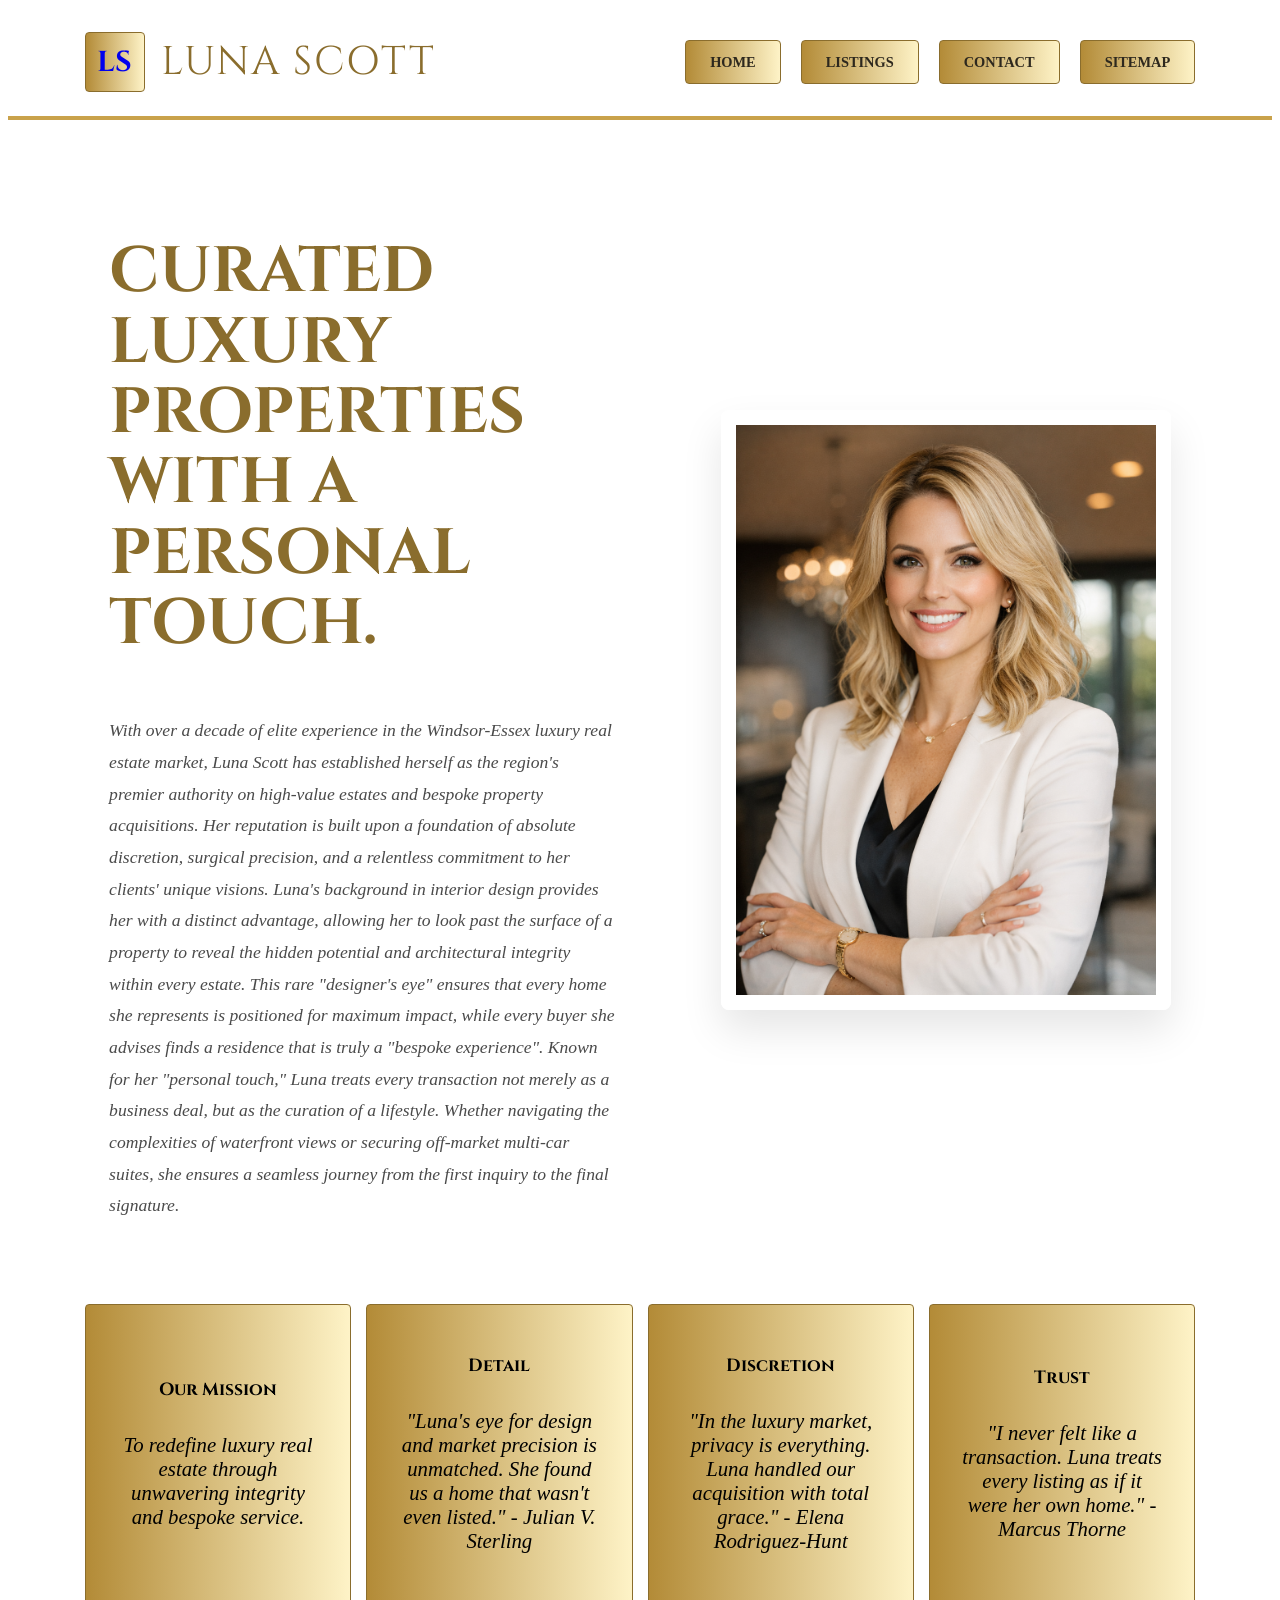
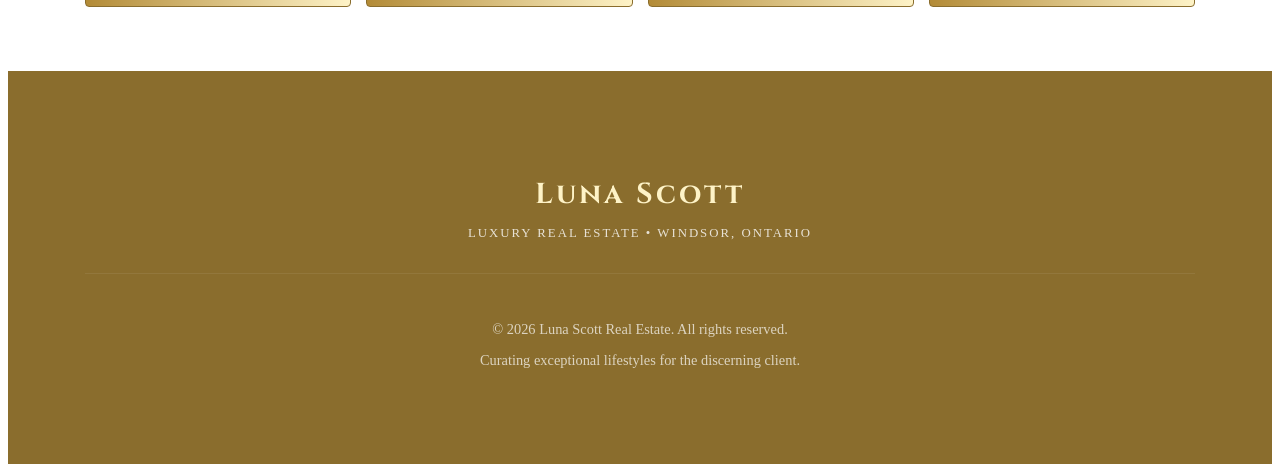
==== index.html @ 371bcc06 "Replace project files" ====
<!DOCTYPE html>
<html lang="en">

<head>
    <meta charset="UTF-8">
    <title>Luna Scott Real Estate - Home</title>
    <link rel="stylesheet" href="styles.css">
    <link rel="icon" type="image/png" href="favicon.png">
</head>

<body>
    <header class="site-header">
        <a href="index.html" class="logo-area">
            <div class="logo-mark">LS</div>
            <div class="logo-name">Luna Scott</div>
        </a>
        <nav class="main-nav">
            <a href="index.html" class="nav-btn">Home</a>
            <a href="listings.html" class="nav-btn">Listings</a>
            <a href="contact.html" class="nav-btn">Contact</a>
            <a href="sitemap.html" class="nav-btn">Sitemap</a>
        </nav>
    </header>
    <main>
        <section class="hero">
            <div class="hero-content">
                <h1>CURATED LUXURY PROPERTIES WITH A PERSONAL TOUCH.</h1>

                <p class="bio-text">
                    With over a decade of elite experience in the Windsor-Essex luxury real estate market, Luna Scott
                    has established herself as the region's premier authority on high-value estates and bespoke property
                    acquisitions. Her reputation is built upon a foundation of absolute discretion, surgical precision,
                    and a relentless commitment to her clients' unique visions.

                    Luna's background in interior design provides her with a distinct advantage, allowing her to look
                    past the surface of a property to reveal the hidden potential and architectural integrity within
                    every estate. This rare "designer's eye" ensures that every home she represents is positioned for
                    maximum impact, while every buyer she advises finds a residence that is truly a "bespoke
                    experience".

                    Known for her "personal touch," Luna treats every transaction not merely as a business deal, but as
                    the curation of a lifestyle. Whether navigating the complexities of waterfront views or securing
                    off-market multi-car suites, she ensures a seamless journey from the first inquiry to the final
                    signature.
                </p>
            </div>

            <div class="hero-photo">
                <img src="lunascott.png" alt="Luna Scott">
            </div>
        </section>
        <section class="info-row">
            <div class="action-box">
                <h3>Our Mission</h3>
                <p>To redefine luxury real estate through unwavering integrity and bespoke service.</p>
            </div>
            <div class="action-box">
                <h3>Detail</h3>
                <p>"Luna's eye for design and market precision is unmatched. She found us a home that wasn't even
                    listed." - Julian V. Sterling</p>
            </div>
            <div class="action-box">
                <h3>Discretion</h3>
                <p>"In the luxury market, privacy is everything. Luna handled our acquisition with total grace." - Elena
                    Rodriguez-Hunt</p>
            </div>
            <div class="action-box">
                <h3>Trust</h3>
                <p>"I never felt like a transaction. Luna treats every listing as if it were her own home." - Marcus
                    Thorne</p>
            </div>
        </section>
    </main>
    <footer class="site-footer">
        <div style="margin-bottom: 2rem;">
            <h2 style="font-family: 'Cinzel', serif; font-size: 1.8rem; letter-spacing: 3px; margin-bottom: 0.5rem;">
                Luna Scott</h2>
            <p style="text-transform: uppercase; font-size: 0.8rem; letter-spacing: 2px; opacity: 0.8;">Luxury Real
                Estate • Windsor, Ontario</p>
        </div>

        <div style="border-top: 1px solid rgba(255,255,255,0.1); padding-top: 2rem; font-size: 0.9rem; opacity: 0.7;">
            <p>&copy; 2026 Luna Scott Real Estate. All rights reserved.</p>
            <p style="margin-top: 0.5rem;">Curating exceptional lifestyles for the discerning client.</p>
        </div>
    </footer>
</body>

</html>
---- styles.css ----
@import url('https://fonts.googleapis.com/css2?family=Cinzel:wght@400;700&family=Playfair+Display:ital,wght@0,400;0,700;1,400&family=Inter:wght@400;600&display=swap');

:root {
    --gold-bright: #fef3c7;
    --gold-main: #c9a24b;
    --gold-deep: #8a6d2d;
    --gold-gradient: linear-gradient(90deg, #b38b37 0%, #fef3c7 50%, #b38b37 100%);
    --champagne: #f9f5eb;
    --white: #ffffff;
    --text-dark: #2d281e;
}

* {
    box-sizing: border-box;
}

body {
    min-height: 100vh;
    display: flex;
    flex-direction: column;
    /* Keeps header at top, footer at bottom */
}

/* 2. This pushes the main content into the dead center of the remaining space */
main.center-container {
    flex-grow: 1;
    display: flex;
    flex-direction: column;
    justify-content: center;
    /* Vertical center */
    align-items: center;
    /* Horizontal center */
    padding: 4rem 2rem;
}

/* 3. Ensure the form card doesn't look squished */
.form-card {
    width: 100%;
    max-width: 1100px;
    /* Limits width so it stays elegant */
    margin: 0 auto;
    /* Extra insurance for horizontal centering */
    box-shadow: 0 30px 60px rgba(0, 0, 0, 0.1);
    /* Adds depth to the center piece */
}

/* --- HEADER & Designer LOGO --- */
.site-header {
    background: var(--white);
    display: flex;
    justify-content: space-between;
    align-items: center;
    padding: 1.5rem 6vw;
    border-bottom: 4px solid var(--gold-main);
    position: sticky;
    top: 0;
    z-index: 1000;
}

.logo-area {
    display: flex;
    align-items: center;
    gap: 1rem;
    text-decoration: none;
}

.logo-mark {
    width: 60px;
    height: 60px;
    background: var(--gold-gradient);
    background-size: 200% auto;
    display: flex;
    align-items: center;
    justify-content: center;
    font-family: 'Cinzel', serif;
    font-size: 1.8rem;
    font-weight: 700;
    border: 1px solid var(--gold-deep);
    border-radius: 4px;
}

.logo-name {
    font-family: 'Cinzel', serif;
    font-size: 2.5rem;
    color: var(--gold-deep);
    text-transform: uppercase;
    letter-spacing: 2px;
    transition: 0.5s;
}

.logo-area:hover .logo-name {
    text-shadow: 0 0 15px rgba(201, 162, 75, 0.4);
}

/* --- SHINING BUTTONS --- */
.main-nav {
    display: flex;
    gap: 20px;
}

.nav-btn,
.btn-action,
.sitemap-btn {
    padding: 0.8rem 1.5rem;
    background: var(--gold-gradient);
    background-size: 200% auto;
    border: 1px solid var(--gold-deep);
    color: var(--text-dark);
    text-decoration: none;
    font-weight: 700;
    text-transform: uppercase;
    font-size: 0.9rem;
    transition: 0.5s;
    cursor: pointer;
    border-radius: 4px;
    display: flex;
    justify-content: center;
}

.nav-btn:hover,
.sitemap-btn:hover,
.btn-action:hover {
    background-position: right center;
    transform: translateY(-2px);
}

/* --- HERO & IMAGE FIX --- */
.hero {
    display: grid;
    grid-template-columns: 1.2fr 0.8fr;
    /* Text gets 60%, Image gets 40% */
    align-items: center;
    gap: 3rem;
    padding: 4rem 8%;
}

h1 {
    font-family: 'Cinzel', serif;
    font-size: 4rem;
    color: var(--gold-deep);
    line-height: 1.1;
    margin-bottom: 1.5rem;
}

.hero-photo img {
    width: 450px;
    height: 600px;
    object-fit: cover;
    object-position: top;
    border: 15px solid var(--white);
    box-shadow: 0 20px 40px rgba(0, 0, 0, 0.1);
    border-radius: 8px;
}

.hero-content {
    display: flex;
    flex-direction: column;
    justify-content: center;
    text-align: left;
    /* Heading stays left-aligned */
}

/* --- LONG HORIZONTAL BOXES --- */
.info-row {
    display: flex;
    gap: 15px;
    padding: 0 6vw 4rem;
}

.action-box {
    flex: 1;
    padding: 2rem;
    background: var(--gold-gradient);
    background-size: 200% auto;
    border: 1px solid var(--gold-deep);
    text-align: center;
    display: flex;
    flex-direction: column;
    justify-content: center;
    border-radius: 4px;
}

.action-box h3 {
    font-family: 'Cinzel', serif;
    margin-bottom: 10px;
    font-size: 1.1rem;
}

.action-box p {
    font-style: italic;
    font-size: 1.3rem;
}

/* --- SITEMAP & FORMS --- */
.sitemap-list {
    list-style: none;
    display: grid;
    grid-template-columns: repeat(auto-fit, minmax(250px, 1fr));
    gap: 1rem;
    padding: 2rem 6vw;
}

/* --- LUXURY LARGE FORMS --- */
.form-group {
    margin-bottom: 2rem;
    /* More space between rows */
}

/* THE LABELS (Headings for the boxes) */
.form-group label {
    display: block;
    font-family: 'Cinzel', serif;
    /* Matching the logo font */
    font-size: 1.4rem;
    /* Increased size */
    font-weight: 700;
    color: var(--gold-deep);
    margin-bottom: 15px;
    /* More space between label and box */
    text-transform: uppercase;
    letter-spacing: 2px;
}

/* THE INPUT BOXES (Slimmer & More Elegant) */
.form-group input,
.form-group select,
.form-group textarea {
    font-size: 1.1rem !important;
    /* Slightly smaller text inside */
    padding: 1rem 1.2rem !important;
    /* Reduced padding for a sleeker look */
    border: 1px solid var(--gold-deep);
    background: #fff;
    color: var(--text-dark);
    width: 100%;
    transition: border 0.3s ease;
}

.form-group input:focus,
.form-group select:focus {
    border: 2px solid var(--gold-deep);
    outline: none;
    background: #fffef9;
    /* Subtle highlight when typing */
}

/* THE CHECKBOX SECTION */
.feature-label {
    font-size: 1.1rem !important;
    font-weight: 500;
    color: var(--text-dark);
    display: flex;
    align-items: center;
    gap: 15px;
    cursor: pointer;
}

.feature-label input[type="checkbox"] {
    width: 20px;
    /* Slimmer checkbox */
    height: 20px;
}

.feature-label {
    font-size: 1.2rem !important;
    display: flex;
    align-items: center;
    margin-bottom: 15px;
}

/* The Big Gold Button */
.submit-btn-large {
    font-size: 1.6rem !important;
    padding: 2rem !important;
    margin-top: 3rem;
}

.site-footer {

    background: var(--gold-deep);

}

@media (max-width: 1000px) {

    .hero,
    .info-row {
        flex-direction: column;
    }

    .hero-photo img {
        width: 100%;
        height: auto;
    }
}

.site-footer {
    text-align: center;
    padding: 5rem 6vw;
    background-color: var(--gold-deep);
    /* The deep gold from your palette */
    color: var(--white);
    margin-top: auto;
    /* Pushes footer to bottom on short pages */
}

.site-footer h2 {
    color: var(--gold-bright);
    /* Slightly lighter gold for contrast on dark background */
}

/* --- CUSTOM CHECKBOX COLOR --- */
.feature-label input[type="checkbox"] {
    /* This is the magic line that changes the box color */
    accent-color: #c9a24b;
    /* Gold to match your theme */

    /* If you want PINK, use this instead: */
    /* accent-color: #ff69b4; */

    width: 24px;
    height: 24px;
    cursor: pointer;
    vertical-align: middle;
}

/* Make the text next to the checkbox a bit more elegant */
.feature-label {
    font-family: 'Inter', sans-serif;
    font-size: 1.2rem;
    color: var(--text-dark);
    display: flex;
    align-items: center;
    gap: 15px;
    cursor: pointer;
    transition: color 0.3s ease;
}

.feature-label:hover {
    color: var(--gold-deep);
}

/* --- CURRENCY INPUT STYLING --- */
.currency-wrapper {
    position: relative;
    display: flex;
    align-items: center;
}

.currency-symbol {
    position: absolute;
    left: 1.2rem;
    font-size: 1.3rem;
    font-weight: 700;
    color: var(--gold-deep);
    pointer-events: none;
    /* User can't click the $ symbol */
}

/* Adjust the input padding so text doesn't hit the $ */
.currency-wrapper input {
    padding-left: 2.5rem !important;
    font-family: 'Playfair Display', serif;
    /* Looks more like money */
    font-weight: 700;
    color: var(--gold-deep);
}

/* --- LARGE LUXURY HEADINGS --- */
.form-group label {
    display: block;
    font-family: 'Cinzel', serif;
    font-size: 1.5rem;
    /* Large and clear */
    font-weight: 700;
    color: var(--gold-deep);
    margin-bottom: 12px;
    text-transform: uppercase;
    letter-spacing: 2px;
}

/* --- THE INPUT BOXES --- */
.luxury-input-wrapper {
    position: relative;
    display: flex;
    align-items: center;
}

.luxury-input-wrapper input {
    width: 100%;
    padding: 1.2rem 1.2rem 1.2rem 2.8rem !important;
    /* Extra padding on left for the $ */
    font-size: 1.2rem;
    border: 1px solid var(--gold-main);
    font-family: 'Inter', sans-serif;
}

/* THE DOLLAR SIGN */
.unit-prefix {
    position: absolute;
    left: 1.2rem;
    font-family: 'Playfair Display', serif;
    font-weight: 700;
    font-size: 1.3rem;
    color: var(--gold-deep);
}

/* --- PINK OR GOLD CHECKBOXES (No Java) --- */
.feature-label input[type="checkbox"] {
    width: 24px !important;
    /* Sets a fixed width */
    height: 24px !important;
    /* Sets a fixed height */
    accent-color: #c9a24b;
    /* Sets the gold color */
    cursor: pointer;
    appearance: auto;
    /* Ensures the checkmark stays visible */
}

.feature-label {
    font-size: 1.2rem;
    display: flex;
    align-items: center;
    gap: 12px;
    cursor: pointer;
    margin-bottom: 10px;
}

/* Container for the side-by-side fields */
.form-row {
    display: flex;
    gap: 30px;
    align-items: flex-end;
    /* Aligns the bottom of the boxes perfectly */
    margin-bottom: 2rem;
}


/* Fixed height for labels so 'Maximum Budget' (2 lines) 
   doesn't push the box down further than 'Minimum Budget' */
.form-group label {
    display: block;
    font-family: 'Cinzel', serif;
    font-size: 1.4rem;
    font-weight: 700;
    color: var(--gold-deep);
    min-height: 4rem;
    /* Magic fix: ensures labels align regardless of text wrap */
    display: flex;
    align-items: flex-end;
    /* Keeps the text sitting just above the box */
    margin-bottom: 12px;
    text-transform: uppercase;
    letter-spacing: 2px;
}

/* The Select Box styling */
.luxury-select {
    font-family: 'Inter', sans-serif;
    /* Cleaner, less heavy than Playfair for long numbers */
    font-weight: 400;
    /* Lightens the "heavy" look */
    color: #5d574a;
    /* A softer, muted dark brown/grey */
    letter-spacing: 1px;
    padding-left: 1.5rem !important;
    /* Gives the text more breathing room */
}

/* This targets the actual list when it drops down */
.luxury-select option {
    padding: 10px;
    background-color: var(--white);
    color: var(--text-dark);
}

/* --- UNIFIED FORM ELEMENT STYLING --- */
.form-group input:not([type="checkbox"]),
.form-group select,
.form-group textarea {
    width: 100%;
    /* Fixed height ensures selects and inputs match perfectly */
    height: 3.8rem;
    padding: 0 1.2rem !important;
    border: 1px solid var(--gold-deep);
    background: var(--champagne);
    font-family: inherit;
    font-size: 1.1rem;
    color: var(--text-dark);
    /* Removes browser-specific extra height */
    box-sizing: border-box;
    appearance: none;
    /* Removes default arrows for a cleaner look */
    border-radius: 4px;
}

/* Specific fix for Textarea so it's not squished to 3.8rem */
.form-group textarea {
    height: auto;
    padding: 1.2rem !important;
}

/* Add a custom gold arrow back to Select boxes for elegance */
.form-group select {
    background-image: url('data:image/svg+xml;charset=US-ASCII,<svg xmlns="http://www.w3.org/2000/svg" width="20" height="20" viewBox="0 0 20 20"><path fill="%238a6d2d" d="M5 7l5 5 5-5z"/></svg>');
    background-repeat: no-repeat;
    background-position: right 1.2rem center;
    background-size: 15px;
    cursor: pointer;
}

.form-group textarea {
    width: 100%;
    min-height: 150px;
    /* Gives them enough room to write */
    padding: 1.2rem !important;
    border: 1px solid var(--gold-deep);
    background-color: var(--white);
    font-family: 'Inter', sans-serif;
    font-size: 1rem;
    color: var(--text-dark);
    resize: vertical;
    /* Allows users to pull the corner down, but not sideways */
    transition: border-color 0.3s ease;
}

.form-group textarea:focus {
    outline: none;
    border-color: var(--gold-main);
    /* Glows gold when they click inside */
    box-shadow: 0 0 8px rgba(201, 162, 75, 0.1);
}

/* Lightens the placeholder text so it doesn't look "heavy" */
.form-group textarea::placeholder {
    color: #bbb;
    font-style: italic;
}

/* --- LISTINGS GRID --- */
.listings-grid {
    display: grid;
    grid-template-columns: repeat(auto-fit, minmax(320px, 1fr));
    gap: 40px;
    padding: 4rem 6vw;
    max-width: 1400px;
    margin: 0 auto;
}

.property-card {
    background: var(--white);
    border: 1px solid var(--gold-deep);
    transition: transform 0.3s ease, box-shadow 0.3s ease;
}

.property-card:hover {
    transform: translateY(-10px);
    box-shadow: 0 20px 40px rgba(138, 109, 45, 0.1);
}

.property-image {
    position: relative;
    height: 300px;
    overflow: hidden;
}

.property-image img {
    width: 100%;
    height: 100%;
    object-fit: cover;
}

.price-badge {
    position: absolute;
    bottom: 0;
    left: 0;
    background: var(--gold-gradient);
    padding: 0.8rem 1.5rem;
    font-family: 'Playfair Display', serif;
    font-weight: 700;
    color: var(--text-dark);
}

.property-content {
    padding: 2rem;
    text-align: center;
}

.property-content h2 {
    font-family: 'Cinzel', serif;
    font-size: 1.6rem;
    margin-bottom: 0.5rem;
    color: var(--gold-deep);
}

.location {
    font-family: 'Inter', sans-serif;
    font-size: 0.9rem;
    text-transform: uppercase;
    letter-spacing: 2px;
    color: #888;
    /* Light grey for a "lighter" look */
    margin-bottom: 1.5rem;
}

.specs {
    display: flex;
    justify-content: center;
    gap: 20px;
    border-top: 1px solid var(--gold-deep);
    border-bottom: 1px solid var(--gold-deep);
    padding: 1rem 0;
    margin-bottom: 2rem;
    font-size: 0.8rem;
    font-weight: 600;
    color: var(--gold-main);
    border-radius: 4px;
    /* Gold specs instead of heavy black */
}

/* Ensure the button matches your other shining buttons */
.property-content .btn-action {
    display: block;
    width: 100%;
}

/* --- PROPERTY DETAIL PAGE --- */
.property-hero {
    display: flex;
    align-items: stretch;
    /* This forces the card to be as tall as the image grid */
    gap: 30px;
    padding: 30px;
    background: var(--white);
}

.property-main-image {
    flex: 2;
    display: grid;
    grid-template-columns: repeat(3, 1fr);
    /* Explicitly define row heights so they don't grow/shrink */
    grid-template-rows: 250px 250px;
    gap: 15px;
}

.property-main-image img {
    width: 100%;
    height: 100%;
    /* Force image to fill the 250px box */
    object-fit: cover;
    object-position: center;
    border-radius: 4px;
}

.property-intro-card {
    flex: 1;
    display: flex;
    flex-direction: column;
    /* This ensures the card stretches to match the grid height */
    justify-content: flex-start;
    padding: 10px 20px;
    /* Reduced top/bottom padding to give content room */
    background: var(--white);
}

.property-intro-card .btn-action {
    margin-top: auto;
    /* Pushes button to the very bottom */
    width: 100%;
    /* Ensure no extra margins are bumping it up */
    margin-bottom: 0;
}

.property-intro-card h1 {
    margin-bottom: 0.5rem;
}

.price-text {
    margin: 0.5rem 0 !important;
}

.detail-grid {
    margin: 1.5rem 0 !important;
    /* Tightens the space above the button */
}

.category-tag {
    color: var(--gold-main);
    text-transform: uppercase;
    letter-spacing: 3px;
    font-size: 0.9rem;
    font-weight: 700;
    margin-bottom: 1rem;
}

.price-text {
    font-family: 'Playfair Display', serif;
    font-size: 3rem;
    color: var(--gold-deep);
    margin: 1rem 0;
}

.detail-grid {
    display: grid;
    grid-template-columns: repeat(3, 1fr);
    gap: 20px;
    border-radius: 4px;
    border-top: 1px solid var(--gold-deep);
    border-bottom: 1px solid var(--gold-deep);
    padding: 2rem 0;
}

.detail-item {
    text-align: center;
    font-size: 0.9rem;
    text-transform: uppercase;
    color: #888;
}

.detail-item strong {
    display: block;
    font-size: 1.8rem;
    color: var(--text-dark);
    font-family: 'Playfair Display', serif;
    margin-bottom: 5px;
}

.property-description {
    padding: 6rem 6vw;
    background: var(--champagne);
    text-align: left;
    font-size: 1.2rem;
    line-height: 30px;
    hyphens: none;
    overflow-wrap: normal;
}

.desc-content {
    max-width: 800px;
    margin: 0 auto;
}

.desc-content h3 {
    font-family: 'Cinzel', serif;
    font-size: 2rem;
    color: var(--gold-deep);
    margin-bottom: 2rem;
    text-align: center;
}

/* Mobile Fix */
@media (max-width: 1100px) {
    .property-hero {
        flex-direction: column;
    }

    .property-intro-card {
        padding: 3rem 6vw;
    }
}

/** {
    outline: 1px solid red !important;
}*/
.bio-text {
    font-family: 'Times New Romans', serif;
    /* Match the gold boxes */
    font-size: 1.1rem;
    font-style: italic;
    /* Match the "Mission" box style */
    line-height: 1.8;
    color: #4a4a4a;
    margin-top: 2rem;
    text-align: left;
    /* Keeps it aligned with your "CURATED" heading */
    max-width: 90%;
}
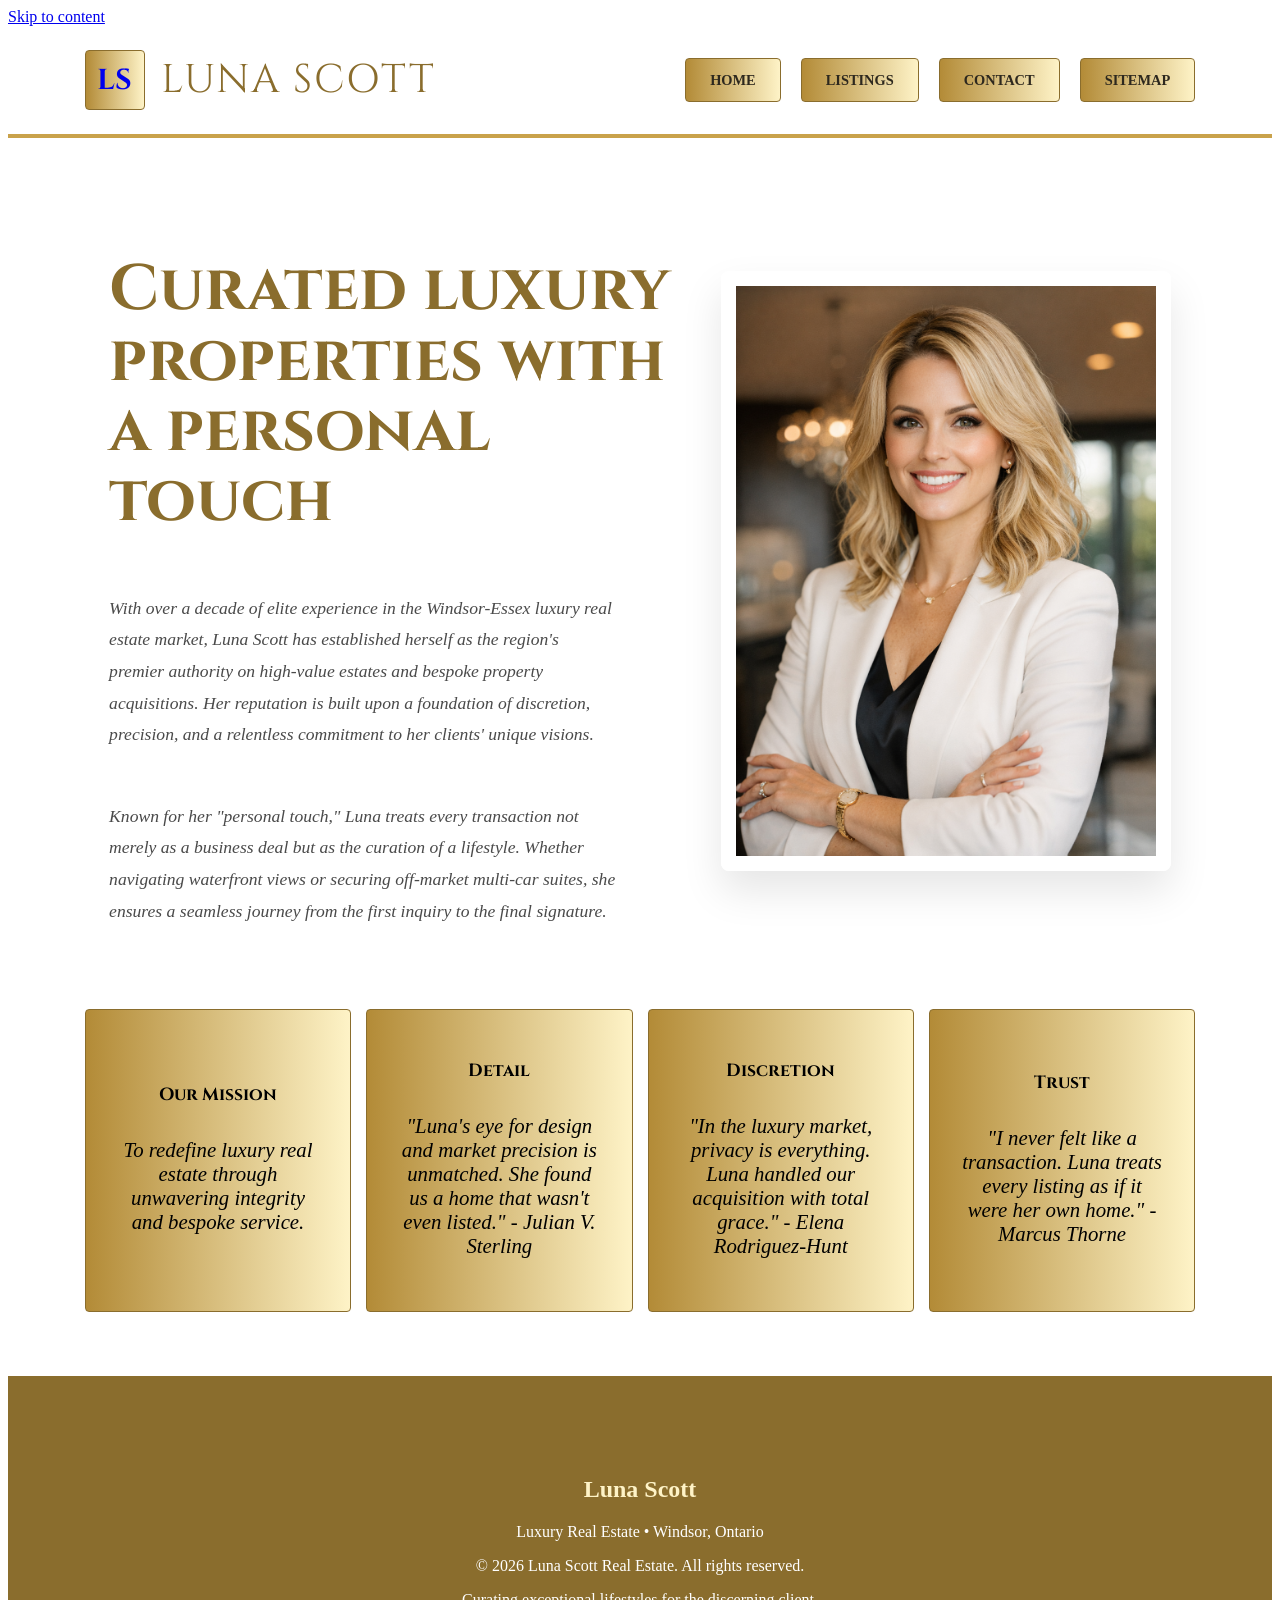
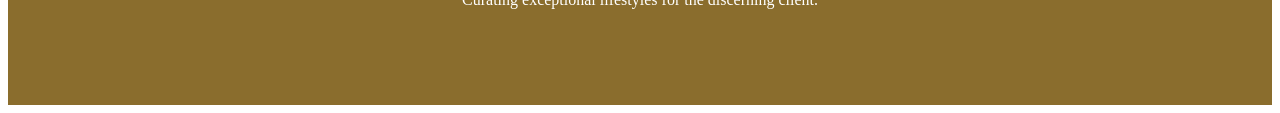
==== commit 6c20433f: "chore: update index.html with SEO, accessibility, and layout improvements" ====
--- a/index.html
+++ b/index.html
@@ -3,52 +3,82 @@
 
 <head>
     <meta charset="UTF-8">
+    <meta name="viewport" content="width=device-width, initial-scale=1">
     <title>Luna Scott Real Estate - Home</title>
+
+    <!-- SEO / Social -->
+    <meta name="description" content="Luna Scott — curated luxury properties and bespoke real estate services in Windsor-Essex. Explore exclusive listings.">
+    <link rel="canonical" href="https://julia-cameron.github.io/realestate-portfolio-site/">
+
+    <!-- Open Graph -->
+    <meta property="og:type" content="website">
+    <meta property="og:title" content="Luna Scott Real Estate — Curated Luxury Properties">
+    <meta property="og:description" content="Exclusive luxury listings and bespoke real estate service in Windsor-Essex.">
+    <meta property="og:image" content="https://julia-cameron.github.io/realestate-portfolio-site/lunascott.png">
+
+    <!-- Twitter -->
+    <meta name="twitter:card" content="summary_large_image">
+
+    <!-- Fonts & Performance -->
+    <link rel="preconnect" href="https://fonts.googleapis.com">
+    <link rel="preconnect" href="https://fonts.gstatic.com" crossorigin>
+    <link href="https://fonts.googleapis.com/css2?family=Cinzel:wght@400;700&family=Playfair+Display:ital,wght@0,400;0,700;1,400&family=Inter:wght@400;600&display=swap" rel="stylesheet">
+
     <link rel="stylesheet" href="styles.css">
     <link rel="icon" type="image/png" href="favicon.png">
+
+    <!-- Organization JSON-LD -->
+    <script type="application/ld+json">
+    {
+      "@context": "https://schema.org",
+      "@type": "Organization",
+      "name": "Luna Scott Real Estate",
+      "url": "https://julia-cameron.github.io/realestate-portfolio-site/",
+      "logo": "https://julia-cameron.github.io/realestate-portfolio-site/favicon.png"
+    }
+    </script>
 </head>
 
 <body>
-    <header class="site-header">
-        <a href="index.html" class="logo-area">
+    <a class="skip-link" href="#main-content">Skip to content</a>
+
+    <header class="site-header" role="banner">
+        <a href="index.html" class="logo-area" aria-label="Luna Scott home">
             <div class="logo-mark">LS</div>
             <div class="logo-name">Luna Scott</div>
         </a>
-        <nav class="main-nav">
-            <a href="index.html" class="nav-btn">Home</a>
+        <nav class="main-nav" role="navigation" aria-label="Main navigation">
+            <a href="index.html" class="nav-btn" aria-current="page">Home</a>
             <a href="listings.html" class="nav-btn">Listings</a>
             <a href="contact.html" class="nav-btn">Contact</a>
             <a href="sitemap.html" class="nav-btn">Sitemap</a>
         </nav>
     </header>
-    <main>
+
+    <main id="main-content">
         <section class="hero">
             <div class="hero-content">
-                <h1>CURATED LUXURY PROPERTIES WITH A PERSONAL TOUCH.</h1>
+                <h1>Curated luxury properties with a personal touch</h1>
 
                 <p class="bio-text">
                     With over a decade of elite experience in the Windsor-Essex luxury real estate market, Luna Scott
                     has established herself as the region's premier authority on high-value estates and bespoke property
-                    acquisitions. Her reputation is built upon a foundation of absolute discretion, surgical precision,
-                    and a relentless commitment to her clients' unique visions.
+                    acquisitions. Her reputation is built upon a foundation of discretion, precision, and a relentless
+                    commitment to her clients' unique visions.
+                </p>
 
-                    Luna's background in interior design provides her with a distinct advantage, allowing her to look
-                    past the surface of a property to reveal the hidden potential and architectural integrity within
-                    every estate. This rare "designer's eye" ensures that every home she represents is positioned for
-                    maximum impact, while every buyer she advises finds a residence that is truly a "bespoke
-                    experience".
-
-                    Known for her "personal touch," Luna treats every transaction not merely as a business deal, but as
-                    the curation of a lifestyle. Whether navigating the complexities of waterfront views or securing
-                    off-market multi-car suites, she ensures a seamless journey from the first inquiry to the final
-                    signature.
+                <p class="bio-text">
+                    Known for her "personal touch," Luna treats every transaction not merely as a business deal but as the
+                    curation of a lifestyle. Whether navigating waterfront views or securing off-market multi-car suites,
+                    she ensures a seamless journey from the first inquiry to the final signature.
                 </p>
             </div>
 
             <div class="hero-photo">
-                <img src="lunascott.png" alt="Luna Scott">
+                <img src="lunascott.png" alt="Portrait of Luna Scott" width="450" height="600" loading="eager">
             </div>
         </section>
+
         <section class="info-row">
             <div class="action-box">
                 <h3>Our Mission</h3>
@@ -71,19 +101,18 @@
             </div>
         </section>
     </main>
-    <footer class="site-footer">
-        <div style="margin-bottom: 2rem;">
-            <h2 style="font-family: 'Cinzel', serif; font-size: 1.8rem; letter-spacing: 3px; margin-bottom: 0.5rem;">
-                Luna Scott</h2>
-            <p style="text-transform: uppercase; font-size: 0.8rem; letter-spacing: 2px; opacity: 0.8;">Luxury Real
-                Estate • Windsor, Ontario</p>
+
+    <footer class="site-footer" role="contentinfo">
+        <div class="footer-brand">
+            <h2>Luna Scott</h2>
+            <p class="footer-sub">Luxury Real Estate • Windsor, Ontario</p>
         </div>
 
-        <div style="border-top: 1px solid rgba(255,255,255,0.1); padding-top: 2rem; font-size: 0.9rem; opacity: 0.7;">
+        <div class="footer-bottom">
             <p>&copy; 2026 Luna Scott Real Estate. All rights reserved.</p>
-            <p style="margin-top: 0.5rem;">Curating exceptional lifestyles for the discerning client.</p>
+            <p>Curating exceptional lifestyles for the discerning client.</p>
         </div>
     </footer>
 </body>
 
-</html>+</html>
